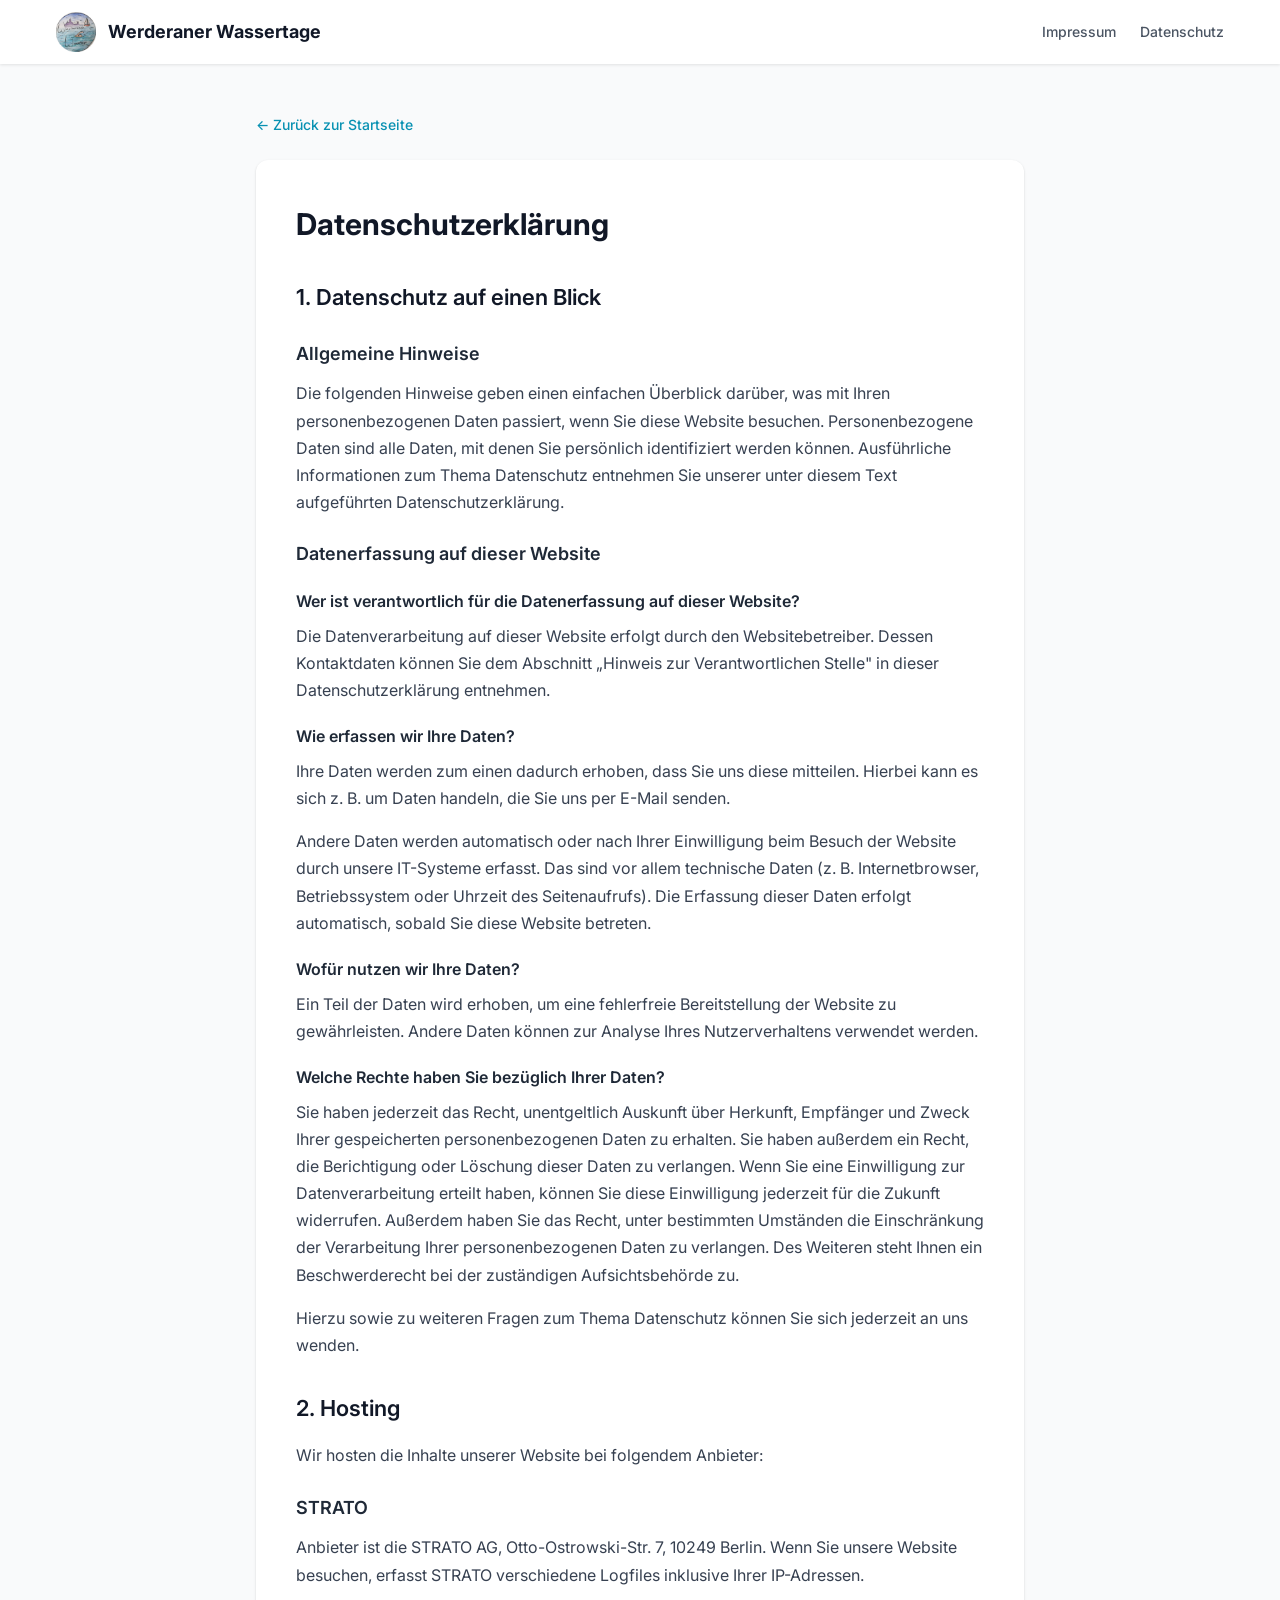
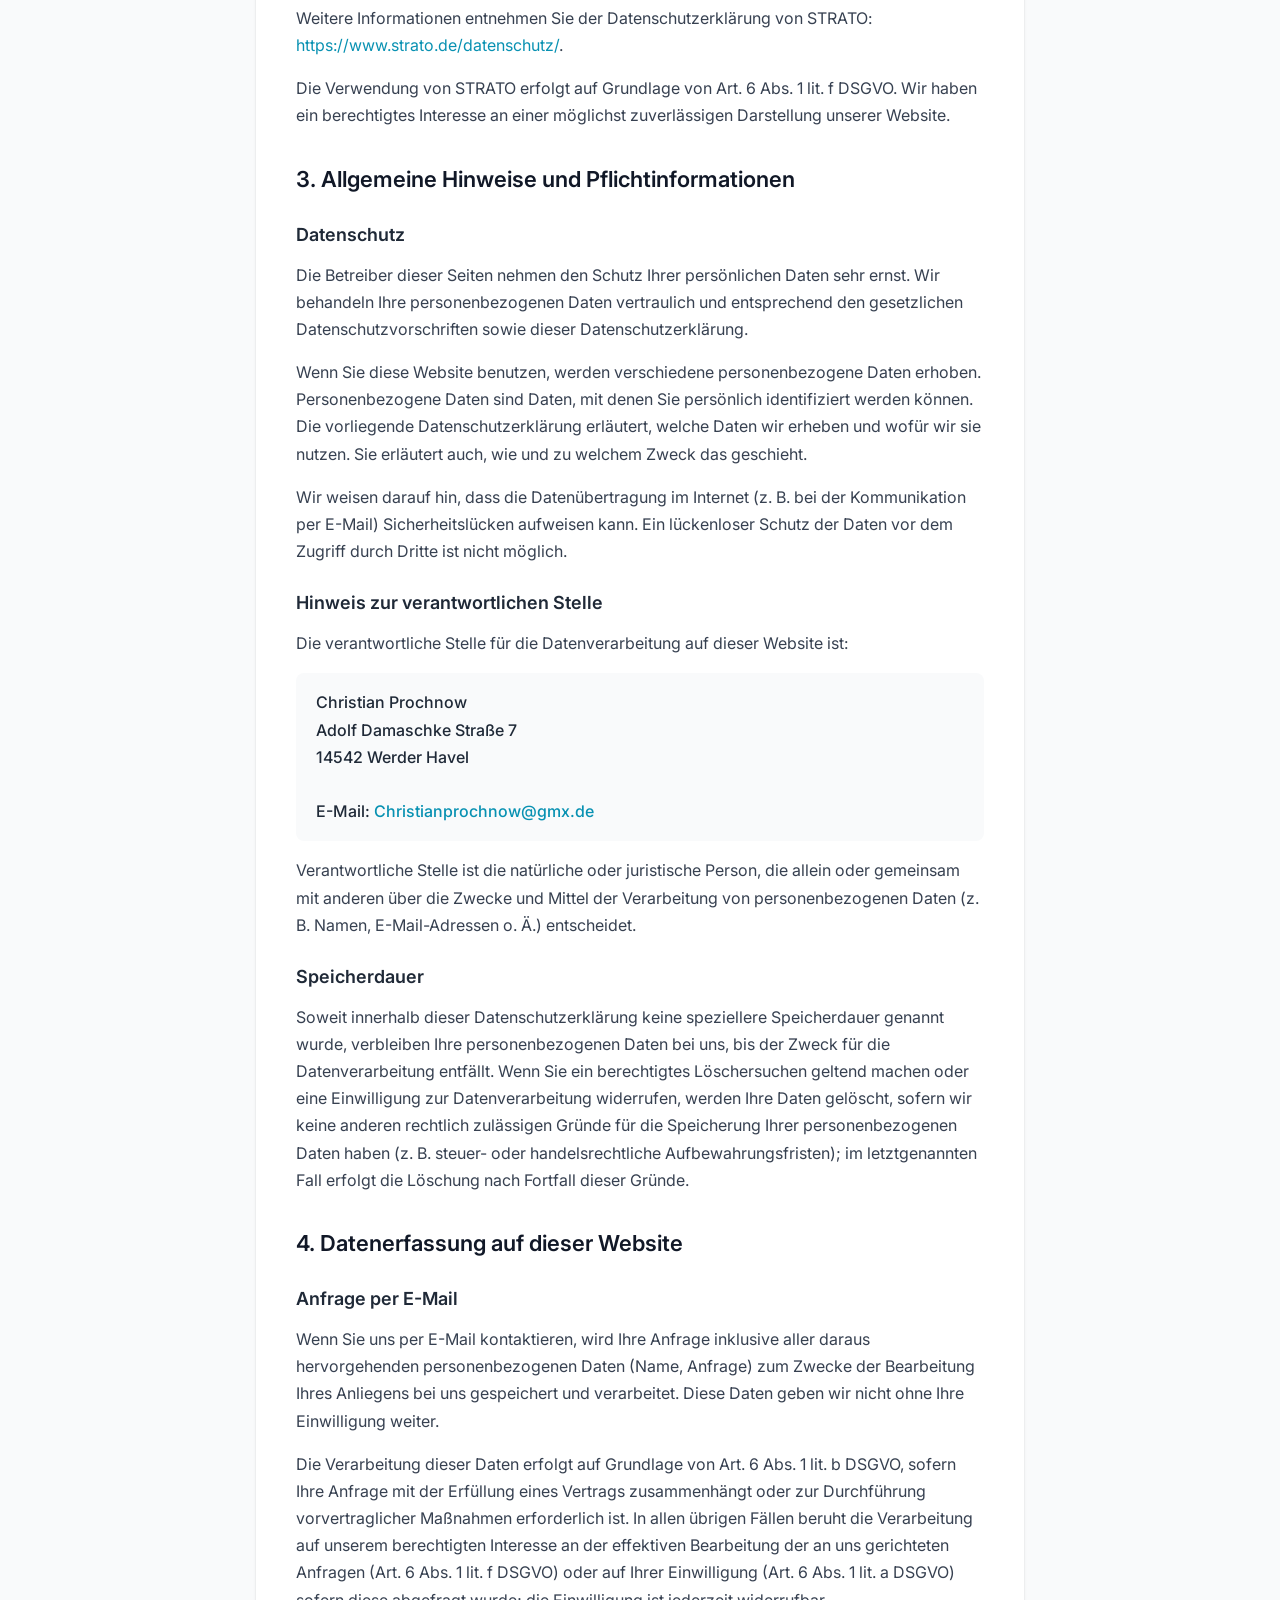
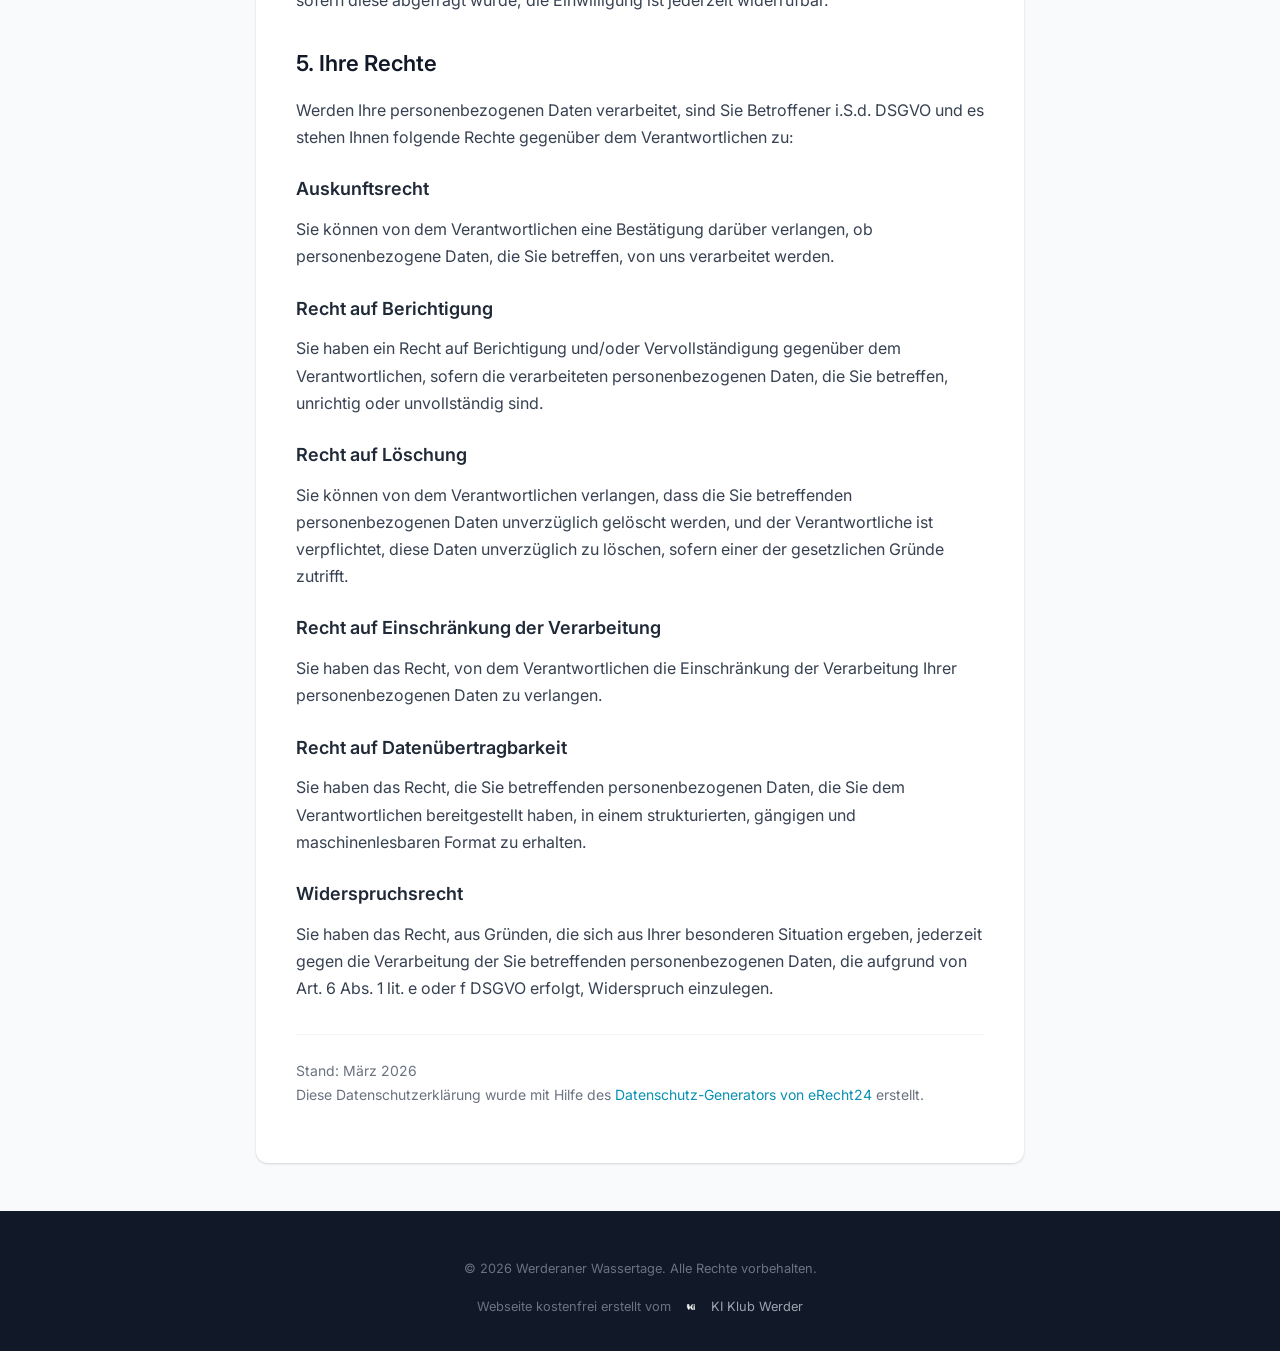
==== datenschutz.html @ 1bb325fa "Initial commit: static Coming Soon site for Werderaner Wassertage 2026 Static HTML/CSS placeholder s" ====
<!DOCTYPE html>
<html lang="de">
<head>
  <meta charset="UTF-8">
  <meta name="viewport" content="width=device-width, initial-scale=1.0">
  <title>Datenschutzerklärung — Werderaner Wassertage 2026</title>
  <link rel="stylesheet" href="css/style.css">
</head>
<body>

  <!-- Navigation -->
  <nav class="nav">
    <div class="nav-inner">
      <a href="index.html" class="nav-brand">
        <img src="assets/logo.png" alt="Werderaner Wassertage Logo">
        <span>Werderaner Wassertage</span>
      </a>
      <div class="nav-links">
        <a href="impressum.html">Impressum</a>
        <a href="datenschutz.html">Datenschutz</a>
      </div>
    </div>
  </nav>

  <div class="legal-page">
    <div class="legal-container">
      <a href="index.html" class="back-link">&larr; Zurück zur Startseite</a>

      <div class="legal-card">
        <h1>Datenschutzerklärung</h1>

        <h2>1. Datenschutz auf einen Blick</h2>

        <h3>Allgemeine Hinweise</h3>
        <p>
          Die folgenden Hinweise geben einen einfachen Überblick darüber, was mit Ihren personenbezogenen Daten
          passiert, wenn Sie diese Website besuchen. Personenbezogene Daten sind alle Daten, mit denen Sie
          persönlich identifiziert werden können. Ausführliche Informationen zum Thema Datenschutz entnehmen
          Sie unserer unter diesem Text aufgeführten Datenschutzerklärung.
        </p>

        <h3>Datenerfassung auf dieser Website</h3>

        <h4>Wer ist verantwortlich für die Datenerfassung auf dieser Website?</h4>
        <p>
          Die Datenverarbeitung auf dieser Website erfolgt durch den Websitebetreiber. Dessen Kontaktdaten
          können Sie dem Abschnitt „Hinweis zur Verantwortlichen Stelle" in dieser Datenschutzerklärung entnehmen.
        </p>

        <h4>Wie erfassen wir Ihre Daten?</h4>
        <p>
          Ihre Daten werden zum einen dadurch erhoben, dass Sie uns diese mitteilen. Hierbei kann es sich z. B. um
          Daten handeln, die Sie uns per E-Mail senden.
        </p>
        <p>
          Andere Daten werden automatisch oder nach Ihrer Einwilligung beim Besuch der Website durch unsere IT-Systeme
          erfasst. Das sind vor allem technische Daten (z. B. Internetbrowser, Betriebssystem oder Uhrzeit
          des Seitenaufrufs). Die Erfassung dieser Daten erfolgt automatisch, sobald Sie diese Website betreten.
        </p>

        <h4>Wofür nutzen wir Ihre Daten?</h4>
        <p>
          Ein Teil der Daten wird erhoben, um eine fehlerfreie Bereitstellung der Website zu gewährleisten. Andere
          Daten können zur Analyse Ihres Nutzerverhaltens verwendet werden.
        </p>

        <h4>Welche Rechte haben Sie bezüglich Ihrer Daten?</h4>
        <p>
          Sie haben jederzeit das Recht, unentgeltlich Auskunft über Herkunft, Empfänger und Zweck Ihrer
          gespeicherten personenbezogenen Daten zu erhalten. Sie haben außerdem ein Recht, die Berichtigung oder
          Löschung dieser Daten zu verlangen. Wenn Sie eine Einwilligung zur Datenverarbeitung erteilt haben,
          können Sie diese Einwilligung jederzeit für die Zukunft widerrufen. Außerdem haben Sie das Recht, unter
          bestimmten Umständen die Einschränkung der Verarbeitung Ihrer personenbezogenen Daten zu verlangen.
          Des Weiteren steht Ihnen ein Beschwerderecht bei der zuständigen Aufsichtsbehörde zu.
        </p>
        <p>
          Hierzu sowie zu weiteren Fragen zum Thema Datenschutz können Sie sich jederzeit an uns wenden.
        </p>

        <h2>2. Hosting</h2>
        <p>Wir hosten die Inhalte unserer Website bei folgendem Anbieter:</p>

        <h3>STRATO</h3>
        <p>
          Anbieter ist die STRATO AG, Otto-Ostrowski-Str. 7, 10249 Berlin. Wenn Sie unsere
          Website besuchen, erfasst STRATO verschiedene Logfiles inklusive Ihrer IP-Adressen.
        </p>
        <p>
          Weitere Informationen entnehmen Sie der Datenschutzerklärung von STRATO:
          <a href="https://www.strato.de/datenschutz/" target="_blank" rel="noopener noreferrer">https://www.strato.de/datenschutz/</a>.
        </p>
        <p>
          Die Verwendung von STRATO erfolgt auf Grundlage von Art. 6 Abs. 1 lit. f DSGVO. Wir haben ein berechtigtes
          Interesse an einer möglichst zuverlässigen Darstellung unserer Website.
        </p>

        <h2>3. Allgemeine Hinweise und Pflichtinformationen</h2>

        <h3>Datenschutz</h3>
        <p>
          Die Betreiber dieser Seiten nehmen den Schutz Ihrer persönlichen Daten sehr ernst. Wir behandeln Ihre
          personenbezogenen Daten vertraulich und entsprechend den gesetzlichen Datenschutzvorschriften sowie
          dieser Datenschutzerklärung.
        </p>
        <p>
          Wenn Sie diese Website benutzen, werden verschiedene personenbezogene Daten erhoben.
          Personenbezogene Daten sind Daten, mit denen Sie persönlich identifiziert werden können. Die vorliegende
          Datenschutzerklärung erläutert, welche Daten wir erheben und wofür wir sie nutzen. Sie erläutert auch, wie
          und zu welchem Zweck das geschieht.
        </p>
        <p>
          Wir weisen darauf hin, dass die Datenübertragung im Internet (z. B. bei der Kommunikation per E-Mail)
          Sicherheitslücken aufweisen kann. Ein lückenloser Schutz der Daten vor dem Zugriff durch Dritte ist nicht
          möglich.
        </p>

        <h3>Hinweis zur verantwortlichen Stelle</h3>
        <p>Die verantwortliche Stelle für die Datenverarbeitung auf dieser Website ist:</p>
        <div class="contact-box">
          <p>
            Christian Prochnow<br>
            Adolf Damaschke Straße 7<br>
            14542 Werder Havel<br><br>
            E-Mail: <a href="mailto:Christianprochnow@gmx.de">Christianprochnow@gmx.de</a>
          </p>
        </div>
        <p>
          Verantwortliche Stelle ist die natürliche oder juristische Person, die allein oder gemeinsam mit anderen über
          die Zwecke und Mittel der Verarbeitung von personenbezogenen Daten (z. B. Namen, E-Mail-Adressen o. Ä.)
          entscheidet.
        </p>

        <h3>Speicherdauer</h3>
        <p>
          Soweit innerhalb dieser Datenschutzerklärung keine speziellere Speicherdauer genannt wurde, verbleiben
          Ihre personenbezogenen Daten bei uns, bis der Zweck für die Datenverarbeitung entfällt. Wenn Sie ein
          berechtigtes Löschersuchen geltend machen oder eine Einwilligung zur Datenverarbeitung widerrufen,
          werden Ihre Daten gelöscht, sofern wir keine anderen rechtlich zulässigen Gründe für die Speicherung Ihrer
          personenbezogenen Daten haben (z. B. steuer- oder handelsrechtliche Aufbewahrungsfristen); im
          letztgenannten Fall erfolgt die Löschung nach Fortfall dieser Gründe.
        </p>

        <h2>4. Datenerfassung auf dieser Website</h2>

        <h3>Anfrage per E-Mail</h3>
        <p>
          Wenn Sie uns per E-Mail kontaktieren, wird Ihre Anfrage inklusive aller daraus
          hervorgehenden personenbezogenen Daten (Name, Anfrage) zum Zwecke der Bearbeitung Ihres Anliegens
          bei uns gespeichert und verarbeitet. Diese Daten geben wir nicht ohne Ihre Einwilligung weiter.
        </p>
        <p>
          Die Verarbeitung dieser Daten erfolgt auf Grundlage von Art. 6 Abs. 1 lit. b DSGVO, sofern Ihre Anfrage
          mit der Erfüllung eines Vertrags zusammenhängt oder zur Durchführung vorvertraglicher Maßnahmen
          erforderlich ist. In allen übrigen Fällen beruht die Verarbeitung auf unserem berechtigten Interesse an der
          effektiven Bearbeitung der an uns gerichteten Anfragen (Art. 6 Abs. 1 lit. f DSGVO) oder auf Ihrer
          Einwilligung (Art. 6 Abs. 1 lit. a DSGVO) sofern diese abgefragt wurde; die Einwilligung ist jederzeit
          widerrufbar.
        </p>

        <h2>5. Ihre Rechte</h2>
        <p>
          Werden Ihre personenbezogenen Daten verarbeitet, sind Sie Betroffener i.S.d. DSGVO und es stehen Ihnen
          folgende Rechte gegenüber dem Verantwortlichen zu:
        </p>

        <h3>Auskunftsrecht</h3>
        <p>
          Sie können von dem Verantwortlichen eine Bestätigung darüber verlangen, ob personenbezogene Daten,
          die Sie betreffen, von uns verarbeitet werden.
        </p>

        <h3>Recht auf Berichtigung</h3>
        <p>
          Sie haben ein Recht auf Berichtigung und/oder Vervollständigung gegenüber dem Verantwortlichen, sofern
          die verarbeiteten personenbezogenen Daten, die Sie betreffen, unrichtig oder unvollständig sind.
        </p>

        <h3>Recht auf Löschung</h3>
        <p>
          Sie können von dem Verantwortlichen verlangen, dass die Sie betreffenden personenbezogenen Daten
          unverzüglich gelöscht werden, und der Verantwortliche ist verpflichtet, diese Daten unverzüglich zu
          löschen, sofern einer der gesetzlichen Gründe zutrifft.
        </p>

        <h3>Recht auf Einschränkung der Verarbeitung</h3>
        <p>
          Sie haben das Recht, von dem Verantwortlichen die Einschränkung der Verarbeitung Ihrer
          personenbezogenen Daten zu verlangen.
        </p>

        <h3>Recht auf Datenübertragbarkeit</h3>
        <p>
          Sie haben das Recht, die Sie betreffenden personenbezogenen Daten, die Sie dem Verantwortlichen
          bereitgestellt haben, in einem strukturierten, gängigen und maschinenlesbaren Format zu erhalten.
        </p>

        <h3>Widerspruchsrecht</h3>
        <p>
          Sie haben das Recht, aus Gründen, die sich aus Ihrer besonderen Situation ergeben, jederzeit gegen die
          Verarbeitung der Sie betreffenden personenbezogenen Daten, die aufgrund von Art. 6 Abs. 1 lit. e oder f
          DSGVO erfolgt, Widerspruch einzulegen.
        </p>

        <p class="source">
          Stand: März 2026<br>
          Diese Datenschutzerklärung wurde mit Hilfe des
          <a href="https://www.e-recht24.de/" target="_blank" rel="noopener noreferrer">Datenschutz-Generators von eRecht24</a> erstellt.
        </p>
      </div>
    </div>
  </div>

  <!-- Footer -->
  <footer class="footer">
    <div class="footer-inner">
      <div class="footer-bottom" style="border-top: none; margin-top: 0; padding-top: 0;">
        <p class="footer-copyright">&copy; 2026 Werderaner Wassertage. Alle Rechte vorbehalten.</p>
        <div class="footer-attribution">
          <span>Webseite kostenfrei erstellt vom</span>
          <a href="https://ki-klub-werder.de/" target="_blank" rel="noopener noreferrer">
            <img src="assets/ki-klub-logo.png" alt="KI Klub Werder Logo">
            <span>KI Klub Werder</span>
          </a>
        </div>
      </div>
    </div>
  </footer>

</body>
</html>
---- css/style.css ----
@import url('https://fonts.googleapis.com/css2?family=Inter:wght@300;400;500;600;700&display=swap');

:root {
  --water-blue: #0891B2;
  --water-dark: #0E7490;
  --water-light: #06B6D4;
  --water-pale: #67E8F9;
  --wave-bg: #F0F9FF;
  --gray-50: #F9FAFB;
  --gray-100: #F3F4F6;
  --gray-300: #D1D5DB;
  --gray-400: #9CA3AF;
  --gray-500: #6B7280;
  --gray-600: #4B5563;
  --gray-700: #374151;
  --gray-800: #1F2937;
  --gray-900: #111827;
}

*, *::before, *::after {
  box-sizing: border-box;
  margin: 0;
  padding: 0;
}

body {
  font-family: 'Inter', sans-serif;
  color: var(--gray-900);
  background: var(--gray-50);
  line-height: 1.6;
  -webkit-font-smoothing: antialiased;
}

a {
  color: var(--water-blue);
  text-decoration: none;
  transition: color 0.2s;
}

a:hover {
  color: var(--water-dark);
}

img {
  max-width: 100%;
  height: auto;
}

/* Animations */
@keyframes float {
  0%, 100% { transform: translateY(0px); }
  50% { transform: translateY(-5px) rotate(1deg); }
}

.animate-float {
  animation: float 3s ease-in-out infinite;
}

/* Navigation */
.nav {
  background: white;
  box-shadow: 0 1px 3px rgba(0, 0, 0, 0.1);
  position: sticky;
  top: 0;
  z-index: 100;
}

.nav-inner {
  max-width: 1200px;
  margin: 0 auto;
  padding: 0.75rem 1rem;
  display: flex;
  align-items: center;
  justify-content: space-between;
}

.nav-brand {
  display: flex;
  align-items: center;
  gap: 0.75rem;
  color: var(--gray-900);
  font-weight: 700;
  font-size: 1.125rem;
}

.nav-brand img {
  height: 40px;
  width: auto;
}

.nav-links {
  display: flex;
  gap: 1.5rem;
}

.nav-links a {
  color: var(--gray-600);
  font-size: 0.875rem;
  font-weight: 500;
}

.nav-links a:hover {
  color: var(--water-blue);
}

/* Hero */
.hero {
  position: relative;
  min-height: 70vh;
  display: flex;
  align-items: center;
  justify-content: center;
  text-align: center;
  color: white;
  overflow: hidden;
}

.hero-bg {
  position: absolute;
  inset: 0;
  background-image: url('../assets/hero.webp');
  background-size: cover;
  background-position: center;
}

.hero-overlay {
  position: absolute;
  inset: 0;
  background: linear-gradient(135deg, rgba(14, 116, 144, 0.85), rgba(8, 145, 178, 0.7));
}

.hero-content {
  position: relative;
  z-index: 1;
  max-width: 800px;
  padding: 3rem 1.5rem;
}

.hero-logo {
  width: 120px;
  height: auto;
  margin: 0 auto 1.5rem;
  border-radius: 12px;
}

.hero h1 {
  font-size: 2.5rem;
  font-weight: 700;
  margin-bottom: 0.5rem;
  text-shadow: 2px 2px 4px rgba(0, 0, 0, 0.4);
}

.hero .coming-soon {
  font-size: 1.5rem;
  font-weight: 300;
  opacity: 0.95;
  margin-bottom: 0.75rem;
  letter-spacing: 0.05em;
}

.hero .subtitle {
  font-size: 1.125rem;
  opacity: 0.9;
  margin-bottom: 2rem;
}

.hero .contact-link {
  display: inline-block;
  background: white;
  color: var(--water-dark);
  padding: 0.75rem 2rem;
  border-radius: 9999px;
  font-weight: 600;
  font-size: 1rem;
  transition: transform 0.2s, box-shadow 0.2s;
}

.hero .contact-link:hover {
  transform: translateY(-2px);
  box-shadow: 0 4px 12px rgba(0, 0, 0, 0.2);
  color: var(--water-dark);
}

/* Stats strip */
.stats {
  background: white;
  border-bottom: 1px solid var(--gray-100);
}

.stats-inner {
  max-width: 1200px;
  margin: 0 auto;
  padding: 2rem 1rem;
  display: flex;
  justify-content: center;
  gap: 3rem;
  flex-wrap: wrap;
  text-align: center;
}

.stat {
  display: flex;
  flex-direction: column;
  align-items: center;
}

.stat-number {
  font-size: 2rem;
  font-weight: 700;
  color: var(--water-blue);
  line-height: 1.2;
}

.stat-label {
  font-size: 0.875rem;
  color: var(--gray-600);
  margin-top: 0.25rem;
}

/* Footer */
.footer {
  background: var(--gray-900);
  color: white;
  padding: 3rem 1rem 2rem;
}

.footer-inner {
  max-width: 1200px;
  margin: 0 auto;
}

.footer-main {
  display: flex;
  justify-content: space-between;
  align-items: flex-start;
  gap: 2rem;
  flex-wrap: wrap;
}

.footer-brand {
  max-width: 400px;
}

.footer-brand h3 {
  font-size: 1.125rem;
  font-weight: 700;
  margin-bottom: 0.5rem;
}

.footer-brand p {
  color: var(--gray-400);
  font-size: 0.875rem;
  line-height: 1.6;
}

.footer-links {
  display: flex;
  gap: 1.5rem;
}

.footer-links a {
  color: var(--gray-400);
  font-size: 0.875rem;
}

.footer-links a:hover {
  color: var(--water-light);
}

.footer-bottom {
  border-top: 1px solid var(--gray-700);
  margin-top: 2rem;
  padding-top: 1.5rem;
  text-align: center;
}

.footer-copyright {
  color: var(--gray-500);
  font-size: 0.8rem;
  margin-bottom: 1rem;
}

.footer-attribution {
  display: flex;
  align-items: center;
  justify-content: center;
  gap: 0.5rem;
  color: var(--gray-500);
  font-size: 0.8rem;
}

.footer-attribution img {
  height: 24px;
  width: auto;
}

.footer-attribution a {
  color: var(--gray-400);
  display: flex;
  align-items: center;
  gap: 0.5rem;
}

.footer-attribution a:hover {
  color: var(--water-light);
}

/* Legal pages */
.legal-page {
  min-height: 100vh;
  background: var(--gray-50);
}

.legal-container {
  max-width: 800px;
  margin: 0 auto;
  padding: 3rem 1rem;
}

.back-link {
  display: inline-flex;
  align-items: center;
  gap: 0.5rem;
  color: var(--water-blue);
  font-size: 0.875rem;
  font-weight: 500;
  margin-bottom: 1.5rem;
}

.back-link:hover {
  color: var(--water-dark);
}

.legal-card {
  background: white;
  border-radius: 0.75rem;
  box-shadow: 0 1px 3px rgba(0, 0, 0, 0.1), 0 1px 2px rgba(0, 0, 0, 0.06);
  padding: 2.5rem;
}

.legal-card h1 {
  font-size: 1.875rem;
  font-weight: 700;
  margin-bottom: 2rem;
  color: var(--gray-900);
}

.legal-card h2 {
  font-size: 1.375rem;
  font-weight: 600;
  margin-top: 2rem;
  margin-bottom: 1rem;
  color: var(--gray-900);
}

.legal-card h3 {
  font-size: 1.125rem;
  font-weight: 600;
  margin-top: 1.5rem;
  margin-bottom: 0.75rem;
  color: var(--gray-800);
}

.legal-card h4 {
  font-size: 1rem;
  font-weight: 600;
  margin-top: 1.25rem;
  margin-bottom: 0.5rem;
  color: var(--gray-800);
}

.legal-card p {
  color: var(--gray-700);
  margin-bottom: 1rem;
  line-height: 1.7;
}

.legal-card .contact-box {
  background: var(--gray-50);
  padding: 1rem 1.25rem;
  border-radius: 0.5rem;
  margin-bottom: 1rem;
}

.legal-card .contact-box p {
  color: var(--gray-800);
  font-weight: 500;
  margin-bottom: 0;
}

.legal-card .source {
  font-size: 0.875rem;
  color: var(--gray-500);
  border-top: 1px solid var(--gray-100);
  padding-top: 1.5rem;
  margin-top: 2rem;
}

/* Responsive */
@media (max-width: 640px) {
  .nav-brand span {
    font-size: 0.9rem;
  }

  .hero {
    min-height: 60vh;
  }

  .hero h1 {
    font-size: 1.75rem;
  }

  .hero .coming-soon {
    font-size: 1.125rem;
  }

  .hero .subtitle {
    font-size: 1rem;
  }

  .stats-inner {
    gap: 1.5rem;
  }

  .stat-number {
    font-size: 1.5rem;
  }

  .footer-main {
    flex-direction: column;
    align-items: center;
    text-align: center;
  }

  .legal-card {
    padding: 1.5rem;
  }

  .legal-card h1 {
    font-size: 1.5rem;
  }
}
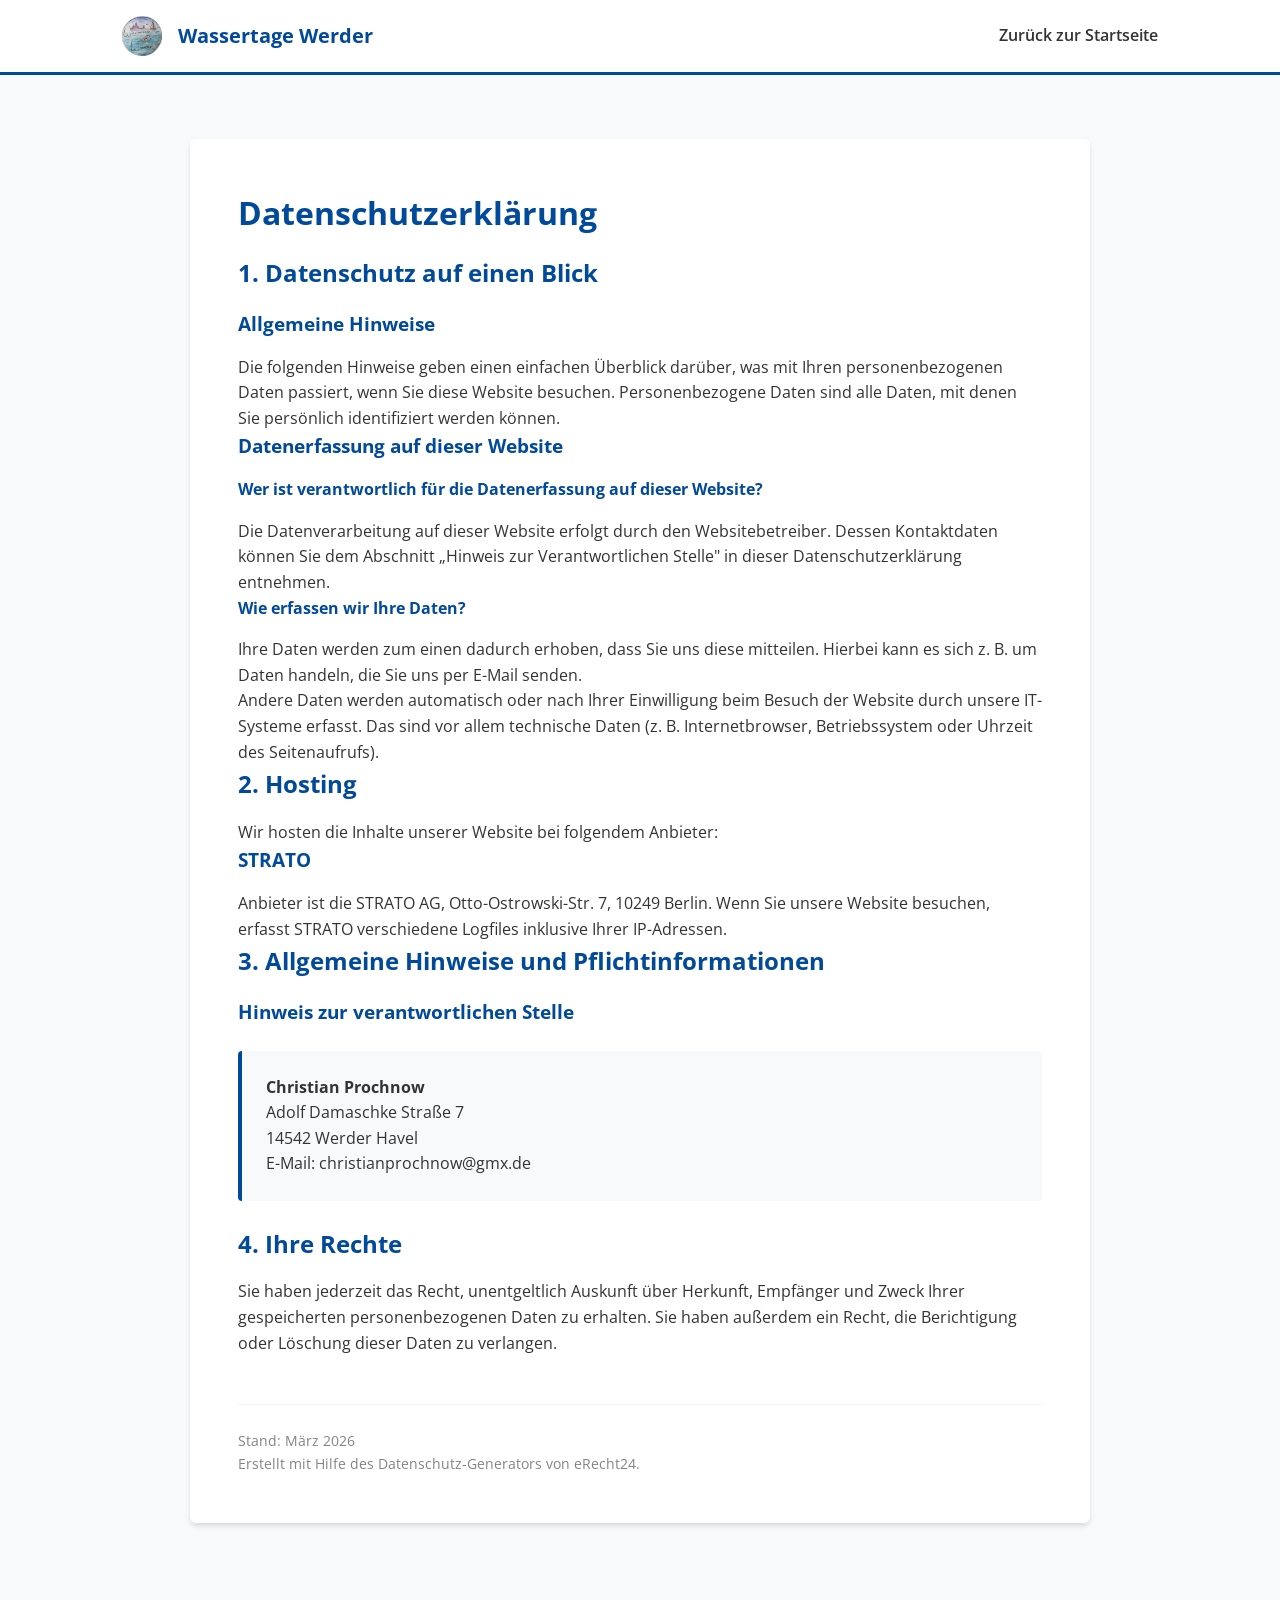
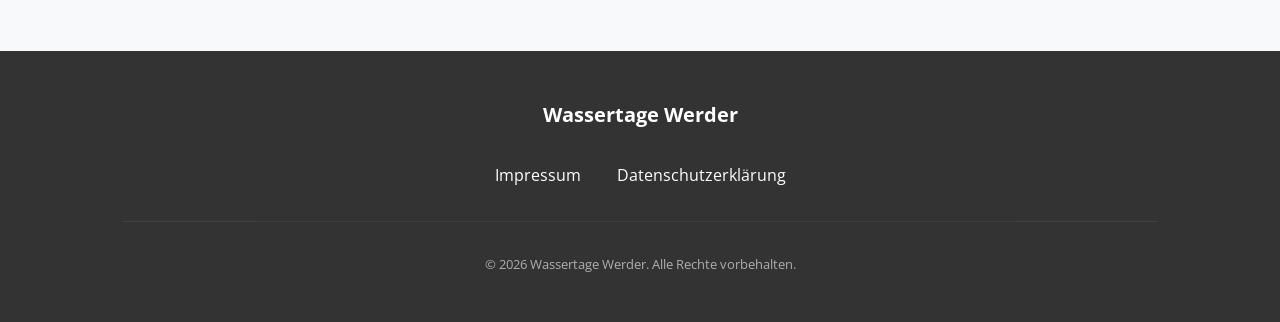
==== commit d061b46c: "Redesign: Wassertage Werder 2026 with 2025 retrospective and updated branding" ====
--- a/datenschutz.html
+++ b/datenschutz.html
@@ -1,230 +1,81 @@
 <!DOCTYPE html>
 <html lang="de">
 <head>
-  <meta charset="UTF-8">
-  <meta name="viewport" content="width=device-width, initial-scale=1.0">
-  <title>Datenschutzerklärung — Werderaner Wassertage 2026</title>
-  <link rel="stylesheet" href="css/style.css">
+    <meta charset="UTF-8">
+    <meta name="viewport" content="width=device-width, initial-scale=1.0">
+    <title>Datenschutzerklärung | Wassertage Werder</title>
+    <link rel="stylesheet" href="css/style.css">
 </head>
 <body>
 
-  <!-- Navigation -->
-  <nav class="nav">
-    <div class="nav-inner">
-      <a href="index.html" class="nav-brand">
-        <img src="assets/logo.png" alt="Werderaner Wassertage Logo">
-        <span>Werderaner Wassertage</span>
-      </a>
-      <div class="nav-links">
-        <a href="impressum.html">Impressum</a>
-        <a href="datenschutz.html">Datenschutz</a>
-      </div>
+<header>
+    <div class="container nav-inner">
+        <a href="index.html" class="logo-container">
+            <img src="assets/logo.png" alt="Logo">
+            <span>Wassertage Werder</span>
+        </a>
+        <nav>
+            <a href="index.html" style="margin-left: 1.5rem; font-weight: 600; color: var(--foreground);">Zurück zur Startseite</a>
+        </nav>
     </div>
-  </nav>
+</header>
 
-  <div class="legal-page">
-    <div class="legal-container">
-      <a href="index.html" class="back-link">&larr; Zurück zur Startseite</a>
+<main class="section">
+    <div class="container">
+        <div class="card" style="max-width: 900px; margin: 0 auto; padding: 3rem;">
+            <h1>Datenschutzerklärung</h1>
 
-      <div class="legal-card">
-        <h1>Datenschutzerklärung</h1>
+            <h2>1. Datenschutz auf einen Blick</h2>
+            <h3>Allgemeine Hinweise</h3>
+            <p>Die folgenden Hinweise geben einen einfachen Überblick darüber, was mit Ihren personenbezogenen Daten passiert, wenn Sie diese Website besuchen. Personenbezogene Daten sind alle Daten, mit denen Sie persönlich identifiziert werden können.</p>
 
-        <h2>1. Datenschutz auf einen Blick</h2>
+            <h3>Datenerfassung auf dieser Website</h3>
+            <h4>Wer ist verantwortlich für die Datenerfassung auf dieser Website?</h4>
+            <p>Die Datenverarbeitung auf dieser Website erfolgt durch den Websitebetreiber. Dessen Kontaktdaten können Sie dem Abschnitt „Hinweis zur Verantwortlichen Stelle" in dieser Datenschutzerklärung entnehmen.</p>
 
-        <h3>Allgemeine Hinweise</h3>
-        <p>
-          Die folgenden Hinweise geben einen einfachen Überblick darüber, was mit Ihren personenbezogenen Daten
-          passiert, wenn Sie diese Website besuchen. Personenbezogene Daten sind alle Daten, mit denen Sie
-          persönlich identifiziert werden können. Ausführliche Informationen zum Thema Datenschutz entnehmen
-          Sie unserer unter diesem Text aufgeführten Datenschutzerklärung.
-        </p>
+            <h4>Wie erfassen wir Ihre Daten?</h4>
+            <p>Ihre Daten werden zum einen dadurch erhoben, dass Sie uns diese mitteilen. Hierbei kann es sich z. B. um Daten handeln, die Sie uns per E-Mail senden.</p>
+            <p>Andere Daten werden automatisch oder nach Ihrer Einwilligung beim Besuch der Website durch unsere IT-Systeme erfasst. Das sind vor allem technische Daten (z. B. Internetbrowser, Betriebssystem oder Uhrzeit des Seitenaufrufs).</p>
 
-        <h3>Datenerfassung auf dieser Website</h3>
+            <h2>2. Hosting</h2>
+            <p>Wir hosten die Inhalte unserer Website bei folgendem Anbieter:</p>
+            <h3>STRATO</h3>
+            <p>Anbieter ist die STRATO AG, Otto-Ostrowski-Str. 7, 10249 Berlin. Wenn Sie unsere Website besuchen, erfasst STRATO verschiedene Logfiles inklusive Ihrer IP-Adressen.</p>
 
-        <h4>Wer ist verantwortlich für die Datenerfassung auf dieser Website?</h4>
-        <p>
-          Die Datenverarbeitung auf dieser Website erfolgt durch den Websitebetreiber. Dessen Kontaktdaten
-          können Sie dem Abschnitt „Hinweis zur Verantwortlichen Stelle" in dieser Datenschutzerklärung entnehmen.
-        </p>
+            <h2>3. Allgemeine Hinweise und Pflichtinformationen</h2>
+            <h3>Hinweis zur verantwortlichen Stelle</h3>
+            <div style="background: var(--hoffbauer-white); padding: 1.5rem; border-radius: 4px; border-left: 4px solid var(--hoffbauer-blue); margin: 1.5rem 0;">
+                <p><strong>Christian Prochnow</strong><br>
+                Adolf Damaschke Straße 7<br>
+                14542 Werder Havel<br>
+                E-Mail: christianprochnow@gmx.de</p>
+            </div>
 
-        <h4>Wie erfassen wir Ihre Daten?</h4>
-        <p>
-          Ihre Daten werden zum einen dadurch erhoben, dass Sie uns diese mitteilen. Hierbei kann es sich z. B. um
-          Daten handeln, die Sie uns per E-Mail senden.
-        </p>
-        <p>
-          Andere Daten werden automatisch oder nach Ihrer Einwilligung beim Besuch der Website durch unsere IT-Systeme
-          erfasst. Das sind vor allem technische Daten (z. B. Internetbrowser, Betriebssystem oder Uhrzeit
-          des Seitenaufrufs). Die Erfassung dieser Daten erfolgt automatisch, sobald Sie diese Website betreten.
-        </p>
+            <h2>4. Ihre Rechte</h2>
+            <p>Sie haben jederzeit das Recht, unentgeltlich Auskunft über Herkunft, Empfänger und Zweck Ihrer gespeicherten personenbezogenen Daten zu erhalten. Sie haben außerdem ein Recht, die Berichtigung oder Löschung dieser Daten zu verlangen.</p>
+            
+            <p style="margin-top: 3rem; font-size: 0.9rem; opacity: 0.6; border-top: 1px solid #eee; padding-top: 1.5rem;">
+                Stand: März 2026<br>
+                Erstellt mit Hilfe des Datenschutz-Generators von eRecht24.
+            </p>
+        </div>
+    </div>
+</main>
 
-        <h4>Wofür nutzen wir Ihre Daten?</h4>
-        <p>
-          Ein Teil der Daten wird erhoben, um eine fehlerfreie Bereitstellung der Website zu gewährleisten. Andere
-          Daten können zur Analyse Ihres Nutzerverhaltens verwendet werden.
-        </p>
-
-        <h4>Welche Rechte haben Sie bezüglich Ihrer Daten?</h4>
-        <p>
-          Sie haben jederzeit das Recht, unentgeltlich Auskunft über Herkunft, Empfänger und Zweck Ihrer
-          gespeicherten personenbezogenen Daten zu erhalten. Sie haben außerdem ein Recht, die Berichtigung oder
-          Löschung dieser Daten zu verlangen. Wenn Sie eine Einwilligung zur Datenverarbeitung erteilt haben,
-          können Sie diese Einwilligung jederzeit für die Zukunft widerrufen. Außerdem haben Sie das Recht, unter
-          bestimmten Umständen die Einschränkung der Verarbeitung Ihrer personenbezogenen Daten zu verlangen.
-          Des Weiteren steht Ihnen ein Beschwerderecht bei der zuständigen Aufsichtsbehörde zu.
-        </p>
-        <p>
-          Hierzu sowie zu weiteren Fragen zum Thema Datenschutz können Sie sich jederzeit an uns wenden.
-        </p>
-
-        <h2>2. Hosting</h2>
-        <p>Wir hosten die Inhalte unserer Website bei folgendem Anbieter:</p>
-
-        <h3>STRATO</h3>
-        <p>
-          Anbieter ist die STRATO AG, Otto-Ostrowski-Str. 7, 10249 Berlin. Wenn Sie unsere
-          Website besuchen, erfasst STRATO verschiedene Logfiles inklusive Ihrer IP-Adressen.
-        </p>
-        <p>
-          Weitere Informationen entnehmen Sie der Datenschutzerklärung von STRATO:
-          <a href="https://www.strato.de/datenschutz/" target="_blank" rel="noopener noreferrer">https://www.strato.de/datenschutz/</a>.
-        </p>
-        <p>
-          Die Verwendung von STRATO erfolgt auf Grundlage von Art. 6 Abs. 1 lit. f DSGVO. Wir haben ein berechtigtes
-          Interesse an einer möglichst zuverlässigen Darstellung unserer Website.
-        </p>
-
-        <h2>3. Allgemeine Hinweise und Pflichtinformationen</h2>
-
-        <h3>Datenschutz</h3>
-        <p>
-          Die Betreiber dieser Seiten nehmen den Schutz Ihrer persönlichen Daten sehr ernst. Wir behandeln Ihre
-          personenbezogenen Daten vertraulich und entsprechend den gesetzlichen Datenschutzvorschriften sowie
-          dieser Datenschutzerklärung.
-        </p>
-        <p>
-          Wenn Sie diese Website benutzen, werden verschiedene personenbezogene Daten erhoben.
-          Personenbezogene Daten sind Daten, mit denen Sie persönlich identifiziert werden können. Die vorliegende
-          Datenschutzerklärung erläutert, welche Daten wir erheben und wofür wir sie nutzen. Sie erläutert auch, wie
-          und zu welchem Zweck das geschieht.
-        </p>
-        <p>
-          Wir weisen darauf hin, dass die Datenübertragung im Internet (z. B. bei der Kommunikation per E-Mail)
-          Sicherheitslücken aufweisen kann. Ein lückenloser Schutz der Daten vor dem Zugriff durch Dritte ist nicht
-          möglich.
-        </p>
-
-        <h3>Hinweis zur verantwortlichen Stelle</h3>
-        <p>Die verantwortliche Stelle für die Datenverarbeitung auf dieser Website ist:</p>
-        <div class="contact-box">
-          <p>
-            Christian Prochnow<br>
-            Adolf Damaschke Straße 7<br>
-            14542 Werder Havel<br><br>
-            E-Mail: <a href="mailto:Christianprochnow@gmx.de">Christianprochnow@gmx.de</a>
-          </p>
+<footer>
+    <div class="container">
+        <div style="margin-bottom: 2rem;">
+            <a href="index.html" style="color: white; font-weight: 700; font-size: 1.25rem;">Wassertage Werder</a>
         </div>
-        <p>
-          Verantwortliche Stelle ist die natürliche oder juristische Person, die allein oder gemeinsam mit anderen über
-          die Zwecke und Mittel der Verarbeitung von personenbezogenen Daten (z. B. Namen, E-Mail-Adressen o. Ä.)
-          entscheidet.
-        </p>
-
-        <h3>Speicherdauer</h3>
-        <p>
-          Soweit innerhalb dieser Datenschutzerklärung keine speziellere Speicherdauer genannt wurde, verbleiben
-          Ihre personenbezogenen Daten bei uns, bis der Zweck für die Datenverarbeitung entfällt. Wenn Sie ein
-          berechtigtes Löschersuchen geltend machen oder eine Einwilligung zur Datenverarbeitung widerrufen,
-          werden Ihre Daten gelöscht, sofern wir keine anderen rechtlich zulässigen Gründe für die Speicherung Ihrer
-          personenbezogenen Daten haben (z. B. steuer- oder handelsrechtliche Aufbewahrungsfristen); im
-          letztgenannten Fall erfolgt die Löschung nach Fortfall dieser Gründe.
-        </p>
-
-        <h2>4. Datenerfassung auf dieser Website</h2>
-
-        <h3>Anfrage per E-Mail</h3>
-        <p>
-          Wenn Sie uns per E-Mail kontaktieren, wird Ihre Anfrage inklusive aller daraus
-          hervorgehenden personenbezogenen Daten (Name, Anfrage) zum Zwecke der Bearbeitung Ihres Anliegens
-          bei uns gespeichert und verarbeitet. Diese Daten geben wir nicht ohne Ihre Einwilligung weiter.
-        </p>
-        <p>
-          Die Verarbeitung dieser Daten erfolgt auf Grundlage von Art. 6 Abs. 1 lit. b DSGVO, sofern Ihre Anfrage
-          mit der Erfüllung eines Vertrags zusammenhängt oder zur Durchführung vorvertraglicher Maßnahmen
-          erforderlich ist. In allen übrigen Fällen beruht die Verarbeitung auf unserem berechtigten Interesse an der
-          effektiven Bearbeitung der an uns gerichteten Anfragen (Art. 6 Abs. 1 lit. f DSGVO) oder auf Ihrer
-          Einwilligung (Art. 6 Abs. 1 lit. a DSGVO) sofern diese abgefragt wurde; die Einwilligung ist jederzeit
-          widerrufbar.
-        </p>
-
-        <h2>5. Ihre Rechte</h2>
-        <p>
-          Werden Ihre personenbezogenen Daten verarbeitet, sind Sie Betroffener i.S.d. DSGVO und es stehen Ihnen
-          folgende Rechte gegenüber dem Verantwortlichen zu:
-        </p>
-
-        <h3>Auskunftsrecht</h3>
-        <p>
-          Sie können von dem Verantwortlichen eine Bestätigung darüber verlangen, ob personenbezogene Daten,
-          die Sie betreffen, von uns verarbeitet werden.
-        </p>
-
-        <h3>Recht auf Berichtigung</h3>
-        <p>
-          Sie haben ein Recht auf Berichtigung und/oder Vervollständigung gegenüber dem Verantwortlichen, sofern
-          die verarbeiteten personenbezogenen Daten, die Sie betreffen, unrichtig oder unvollständig sind.
-        </p>
-
-        <h3>Recht auf Löschung</h3>
-        <p>
-          Sie können von dem Verantwortlichen verlangen, dass die Sie betreffenden personenbezogenen Daten
-          unverzüglich gelöscht werden, und der Verantwortliche ist verpflichtet, diese Daten unverzüglich zu
-          löschen, sofern einer der gesetzlichen Gründe zutrifft.
-        </p>
-
-        <h3>Recht auf Einschränkung der Verarbeitung</h3>
-        <p>
-          Sie haben das Recht, von dem Verantwortlichen die Einschränkung der Verarbeitung Ihrer
-          personenbezogenen Daten zu verlangen.
-        </p>
-
-        <h3>Recht auf Datenübertragbarkeit</h3>
-        <p>
-          Sie haben das Recht, die Sie betreffenden personenbezogenen Daten, die Sie dem Verantwortlichen
-          bereitgestellt haben, in einem strukturierten, gängigen und maschinenlesbaren Format zu erhalten.
-        </p>
-
-        <h3>Widerspruchsrecht</h3>
-        <p>
-          Sie haben das Recht, aus Gründen, die sich aus Ihrer besonderen Situation ergeben, jederzeit gegen die
-          Verarbeitung der Sie betreffenden personenbezogenen Daten, die aufgrund von Art. 6 Abs. 1 lit. e oder f
-          DSGVO erfolgt, Widerspruch einzulegen.
-        </p>
-
-        <p class="source">
-          Stand: März 2026<br>
-          Diese Datenschutzerklärung wurde mit Hilfe des
-          <a href="https://www.e-recht24.de/" target="_blank" rel="noopener noreferrer">Datenschutz-Generators von eRecht24</a> erstellt.
-        </p>
-      </div>
+        <div style="margin-bottom: 2rem;">
+            <a href="impressum.html" style="color: white; margin: 0 1rem;">Impressum</a>
+            <a href="datenschutz.html" style="color: white; margin: 0 1rem;">Datenschutzerklärung</a>
+        </div>
+        <div style="border-top: 1px solid rgba(255,255,255,0.1); padding-top: 2rem; font-size: 0.8rem; opacity: 0.6;">
+            &copy; 2026 Wassertage Werder. Alle Rechte vorbehalten.
+        </div>
     </div>
-  </div>
-
-  <!-- Footer -->
-  <footer class="footer">
-    <div class="footer-inner">
-      <div class="footer-bottom" style="border-top: none; margin-top: 0; padding-top: 0;">
-        <p class="footer-copyright">&copy; 2026 Werderaner Wassertage. Alle Rechte vorbehalten.</p>
-        <div class="footer-attribution">
-          <span>Webseite kostenfrei erstellt vom</span>
-          <a href="https://ki-klub-werder.de/" target="_blank" rel="noopener noreferrer">
-            <img src="assets/ki-klub-logo.png" alt="KI Klub Werder Logo">
-            <span>KI Klub Werder</span>
-          </a>
-        </div>
-      </div>
-    </div>
-  </footer>
+</footer>
 
 </body>
 </html>
--- a/css/style.css
+++ b/css/style.css
@@ -1,442 +1,162 @@
-@import url('https://fonts.googleapis.com/css2?family=Inter:wght@300;400;500;600;700&display=swap');
+/* 
+ * Hoffbauer-Stiftung Style Guide
+ * Adapted for Wassertage Werder and Potsdam
+ */
+
+@import url('https://fonts.googleapis.com/css2?family=Open+Sans:wght@400;600;700&display=swap');
 
 :root {
-  --water-blue: #0891B2;
-  --water-dark: #0E7490;
-  --water-light: #06B6D4;
-  --water-pale: #67E8F9;
-  --wave-bg: #F0F9FF;
-  --gray-50: #F9FAFB;
-  --gray-100: #F3F4F6;
-  --gray-300: #D1D5DB;
-  --gray-400: #9CA3AF;
-  --gray-500: #6B7280;
-  --gray-600: #4B5563;
-  --gray-700: #374151;
-  --gray-800: #1F2937;
-  --gray-900: #111827;
+  /* Brand Colors */
+  --hoffbauer-blue: #004a99;
+  --hoffbauer-sky: #00a0e3;
+  --hoffbauer-yellow: #ffcc00;
+  --hoffbauer-grey: #333333;
+  --hoffbauer-white: #f8f9fa;
+
+  /* Semantic Variables (Mapping to project variables) */
+  --primary: var(--hoffbauer-blue);
+  --secondary: var(--hoffbauer-sky);
+  --accent: var(--hoffbauer-yellow);
+  --foreground: var(--hoffbauer-grey);
+  --background: var(--hoffbauer-white);
+  
+  /* Layout & Spacing */
+  --radius: 0.375rem;
+  --spacing-section: 4rem;
+  --spacing-card: 1.5rem;
+
+  /* Typography */
+  --font-family: 'Open Sans', sans-serif;
 }
 
-*, *::before, *::after {
-  box-sizing: border-box;
-  margin: 0;
-  padding: 0;
+* { box-sizing: border-box; margin: 0; padding: 0; }
+
+body {
+  font-family: var(--font-family);
+  color: var(--foreground);
+  background-color: var(--background);
+  line-height: 1.6;
 }
 
-body {
-  font-family: 'Inter', sans-serif;
-  color: var(--gray-900);
-  background: var(--gray-50);
-  line-height: 1.6;
-  -webkit-font-smoothing: antialiased;
+h1, h2, h3, h4, h5, h6 {
+  color: var(--hoffbauer-blue);
+  font-weight: 700;
+  margin-bottom: 1rem;
 }
 
 a {
-  color: var(--water-blue);
+  color: var(--secondary);
   text-decoration: none;
-  transition: color 0.2s;
+  transition: opacity 0.2s ease;
 }
 
-a:hover {
-  color: var(--water-dark);
+a:hover { opacity: 0.8; }
+
+.container {
+  max-width: 1100px;
+  margin: 0 auto;
+  padding: 0 2rem;
 }
 
-img {
-  max-width: 100%;
-  height: auto;
-}
-
-/* Animations */
-@keyframes float {
-  0%, 100% { transform: translateY(0px); }
-  50% { transform: translateY(-5px) rotate(1deg); }
-}
-
-.animate-float {
-  animation: float 3s ease-in-out infinite;
-}
-
-/* Navigation */
-.nav {
+header {
   background: white;
-  box-shadow: 0 1px 3px rgba(0, 0, 0, 0.1);
+  padding: 1rem 0;
+  border-bottom: 3px solid var(--primary);
   position: sticky;
   top: 0;
   z-index: 100;
 }
 
 .nav-inner {
-  max-width: 1200px;
-  margin: 0 auto;
-  padding: 0.75rem 1rem;
   display: flex;
-  align-items: center;
   justify-content: space-between;
-}
-
-.nav-brand {
-  display: flex;
-  align-items: center;
-  gap: 0.75rem;
-  color: var(--gray-900);
-  font-weight: 700;
-  font-size: 1.125rem;
-}
-
-.nav-brand img {
-  height: 40px;
-  width: auto;
-}
-
-.nav-links {
-  display: flex;
-  gap: 1.5rem;
-}
-
-.nav-links a {
-  color: var(--gray-600);
-  font-size: 0.875rem;
-  font-weight: 500;
-}
-
-.nav-links a:hover {
-  color: var(--water-blue);
-}
-
-/* Hero */
-.hero {
-  position: relative;
-  min-height: 70vh;
-  display: flex;
-  align-items: center;
-  justify-content: center;
-  text-align: center;
-  color: white;
-  overflow: hidden;
-}
-
-.hero-bg {
-  position: absolute;
-  inset: 0;
-  background-image: url('../assets/hero.webp');
-  background-size: cover;
-  background-position: center;
-}
-
-.hero-overlay {
-  position: absolute;
-  inset: 0;
-  background: linear-gradient(135deg, rgba(14, 116, 144, 0.85), rgba(8, 145, 178, 0.7));
-}
-
-.hero-content {
-  position: relative;
-  z-index: 1;
-  max-width: 800px;
-  padding: 3rem 1.5rem;
-}
-
-.hero-logo {
-  width: 120px;
-  height: auto;
-  margin: 0 auto 1.5rem;
-  border-radius: 12px;
-}
-
-.hero h1 {
-  font-size: 2.5rem;
-  font-weight: 700;
-  margin-bottom: 0.5rem;
-  text-shadow: 2px 2px 4px rgba(0, 0, 0, 0.4);
-}
-
-.hero .coming-soon {
-  font-size: 1.5rem;
-  font-weight: 300;
-  opacity: 0.95;
-  margin-bottom: 0.75rem;
-  letter-spacing: 0.05em;
-}
-
-.hero .subtitle {
-  font-size: 1.125rem;
-  opacity: 0.9;
-  margin-bottom: 2rem;
-}
-
-.hero .contact-link {
-  display: inline-block;
-  background: white;
-  color: var(--water-dark);
-  padding: 0.75rem 2rem;
-  border-radius: 9999px;
-  font-weight: 600;
-  font-size: 1rem;
-  transition: transform 0.2s, box-shadow 0.2s;
-}
-
-.hero .contact-link:hover {
-  transform: translateY(-2px);
-  box-shadow: 0 4px 12px rgba(0, 0, 0, 0.2);
-  color: var(--water-dark);
-}
-
-/* Stats strip */
-.stats {
-  background: white;
-  border-bottom: 1px solid var(--gray-100);
-}
-
-.stats-inner {
-  max-width: 1200px;
-  margin: 0 auto;
-  padding: 2rem 1rem;
-  display: flex;
-  justify-content: center;
-  gap: 3rem;
-  flex-wrap: wrap;
-  text-align: center;
-}
-
-.stat {
-  display: flex;
-  flex-direction: column;
   align-items: center;
 }
 
-.stat-number {
-  font-size: 2rem;
+.logo-container {
+  display: flex;
+  align-items: center;
+  gap: 1rem;
   font-weight: 700;
-  color: var(--water-blue);
-  line-height: 1.2;
+  color: var(--primary);
+  font-size: 1.25rem;
 }
 
-.stat-label {
-  font-size: 0.875rem;
-  color: var(--gray-600);
-  margin-top: 0.25rem;
+.logo-container img { height: 40px; }
+
+.btn-primary {
+  background-color: var(--hoffbauer-sky);
+  color: white;
+  padding: 0.75rem 1.5rem;
+  border-radius: var(--radius);
+  font-weight: 600;
+  border: none;
+  cursor: pointer;
+  display: inline-block;
 }
 
-/* Footer */
-.footer {
-  background: var(--gray-900);
-  color: white;
-  padding: 3rem 1rem 2rem;
+.btn-accent {
+  background-color: var(--hoffbauer-yellow);
+  color: var(--hoffbauer-grey);
+  padding: 0.75rem 1.5rem;
+  border-radius: var(--radius);
+  font-weight: 600;
+  border: none;
+  cursor: pointer;
+  display: inline-block;
 }
 
-.footer-inner {
-  max-width: 1200px;
-  margin: 0 auto;
+.btn-accent:disabled {
+  background-color: #ddd;
+  cursor: not-allowed;
+  opacity: 0.7;
 }
 
-.footer-main {
-  display: flex;
-  justify-content: space-between;
-  align-items: flex-start;
-  gap: 2rem;
-  flex-wrap: wrap;
+.hero {
+  background: linear-gradient(rgba(0, 74, 153, 0.85), rgba(0, 74, 153, 0.7)), url('../assets/hero.webp');
+  background-size: cover;
+  background-position: center;
+  color: white;
+  text-align: center;
+  padding: 8rem 1rem;
 }
 
-.footer-brand {
-  max-width: 400px;
+.hero h1 { color: white; font-size: 3rem; margin-bottom: 1rem; }
+.hero p { font-size: 1.5rem; margin-bottom: 2rem; opacity: 0.9; }
+
+.section { padding: var(--spacing-section) 0; }
+.section-title { text-align: center; margin-bottom: 3.5rem; }
+
+.grid { display: grid; grid-template-columns: repeat(auto-fit, minmax(300px, 1fr)); gap: 2rem; }
+
+.card {
+  background: white;
+  border-radius: var(--radius);
+  padding: var(--spacing-card);
+  box-shadow: 0 4px 6px -1px rgba(0, 0, 0, 0.1), 0 2px 4px -1px rgba(0, 0, 0, 0.06);
 }
 
-.footer-brand h3 {
-  font-size: 1.125rem;
-  font-weight: 700;
-  margin-bottom: 0.5rem;
+.partner-list { columns: 2; column-gap: 2rem; list-style: none; }
+.partner-item { margin-bottom: 0.75rem; padding-left: 1.5rem; position: relative; }
+.partner-item::before { content: "•"; color: var(--secondary); position: absolute; left: 0; font-weight: bold; }
+
+.rueckblick-grid { display: grid; grid-template-columns: repeat(auto-fit, minmax(280px, 1fr)); gap: 1.5rem; }
+.rueckblick-card { overflow: hidden; border-radius: 8px; box-shadow: 0 4px 6px rgba(0,0,0,0.1); }
+.rueckblick-card img { width: 100%; height: 200px; object-fit: cover; display: block; }
+
+.cta-box { background: var(--primary); color: white; padding: 4rem 2rem; border-radius: 8px; text-align: center; margin-top: 2rem; }
+.cta-box h2 { color: white; margin-bottom: 1.5rem; }
+
+footer {
+  background: var(--hoffbauer-grey);
+  color: white;
+  padding: 3rem 0;
+  text-align: center;
+  margin-top: 4rem;
 }
 
-.footer-brand p {
-  color: var(--gray-400);
-  font-size: 0.875rem;
-  line-height: 1.6;
+@media (max-width: 768px) {
+  .hero h1 { font-size: 2rem; }
+  .partner-list { columns: 1; }
+  .nav-inner { flex-direction: column; gap: 1rem; }
 }
-
-.footer-links {
-  display: flex;
-  gap: 1.5rem;
-}
-
-.footer-links a {
-  color: var(--gray-400);
-  font-size: 0.875rem;
-}
-
-.footer-links a:hover {
-  color: var(--water-light);
-}
-
-.footer-bottom {
-  border-top: 1px solid var(--gray-700);
-  margin-top: 2rem;
-  padding-top: 1.5rem;
-  text-align: center;
-}
-
-.footer-copyright {
-  color: var(--gray-500);
-  font-size: 0.8rem;
-  margin-bottom: 1rem;
-}
-
-.footer-attribution {
-  display: flex;
-  align-items: center;
-  justify-content: center;
-  gap: 0.5rem;
-  color: var(--gray-500);
-  font-size: 0.8rem;
-}
-
-.footer-attribution img {
-  height: 24px;
-  width: auto;
-}
-
-.footer-attribution a {
-  color: var(--gray-400);
-  display: flex;
-  align-items: center;
-  gap: 0.5rem;
-}
-
-.footer-attribution a:hover {
-  color: var(--water-light);
-}
-
-/* Legal pages */
-.legal-page {
-  min-height: 100vh;
-  background: var(--gray-50);
-}
-
-.legal-container {
-  max-width: 800px;
-  margin: 0 auto;
-  padding: 3rem 1rem;
-}
-
-.back-link {
-  display: inline-flex;
-  align-items: center;
-  gap: 0.5rem;
-  color: var(--water-blue);
-  font-size: 0.875rem;
-  font-weight: 500;
-  margin-bottom: 1.5rem;
-}
-
-.back-link:hover {
-  color: var(--water-dark);
-}
-
-.legal-card {
-  background: white;
-  border-radius: 0.75rem;
-  box-shadow: 0 1px 3px rgba(0, 0, 0, 0.1), 0 1px 2px rgba(0, 0, 0, 0.06);
-  padding: 2.5rem;
-}
-
-.legal-card h1 {
-  font-size: 1.875rem;
-  font-weight: 700;
-  margin-bottom: 2rem;
-  color: var(--gray-900);
-}
-
-.legal-card h2 {
-  font-size: 1.375rem;
-  font-weight: 600;
-  margin-top: 2rem;
-  margin-bottom: 1rem;
-  color: var(--gray-900);
-}
-
-.legal-card h3 {
-  font-size: 1.125rem;
-  font-weight: 600;
-  margin-top: 1.5rem;
-  margin-bottom: 0.75rem;
-  color: var(--gray-800);
-}
-
-.legal-card h4 {
-  font-size: 1rem;
-  font-weight: 600;
-  margin-top: 1.25rem;
-  margin-bottom: 0.5rem;
-  color: var(--gray-800);
-}
-
-.legal-card p {
-  color: var(--gray-700);
-  margin-bottom: 1rem;
-  line-height: 1.7;
-}
-
-.legal-card .contact-box {
-  background: var(--gray-50);
-  padding: 1rem 1.25rem;
-  border-radius: 0.5rem;
-  margin-bottom: 1rem;
-}
-
-.legal-card .contact-box p {
-  color: var(--gray-800);
-  font-weight: 500;
-  margin-bottom: 0;
-}
-
-.legal-card .source {
-  font-size: 0.875rem;
-  color: var(--gray-500);
-  border-top: 1px solid var(--gray-100);
-  padding-top: 1.5rem;
-  margin-top: 2rem;
-}
-
-/* Responsive */
-@media (max-width: 640px) {
-  .nav-brand span {
-    font-size: 0.9rem;
-  }
-
-  .hero {
-    min-height: 60vh;
-  }
-
-  .hero h1 {
-    font-size: 1.75rem;
-  }
-
-  .hero .coming-soon {
-    font-size: 1.125rem;
-  }
-
-  .hero .subtitle {
-    font-size: 1rem;
-  }
-
-  .stats-inner {
-    gap: 1.5rem;
-  }
-
-  .stat-number {
-    font-size: 1.5rem;
-  }
-
-  .footer-main {
-    flex-direction: column;
-    align-items: center;
-    text-align: center;
-  }
-
-  .legal-card {
-    padding: 1.5rem;
-  }
-
-  .legal-card h1 {
-    font-size: 1.5rem;
-  }
-}
